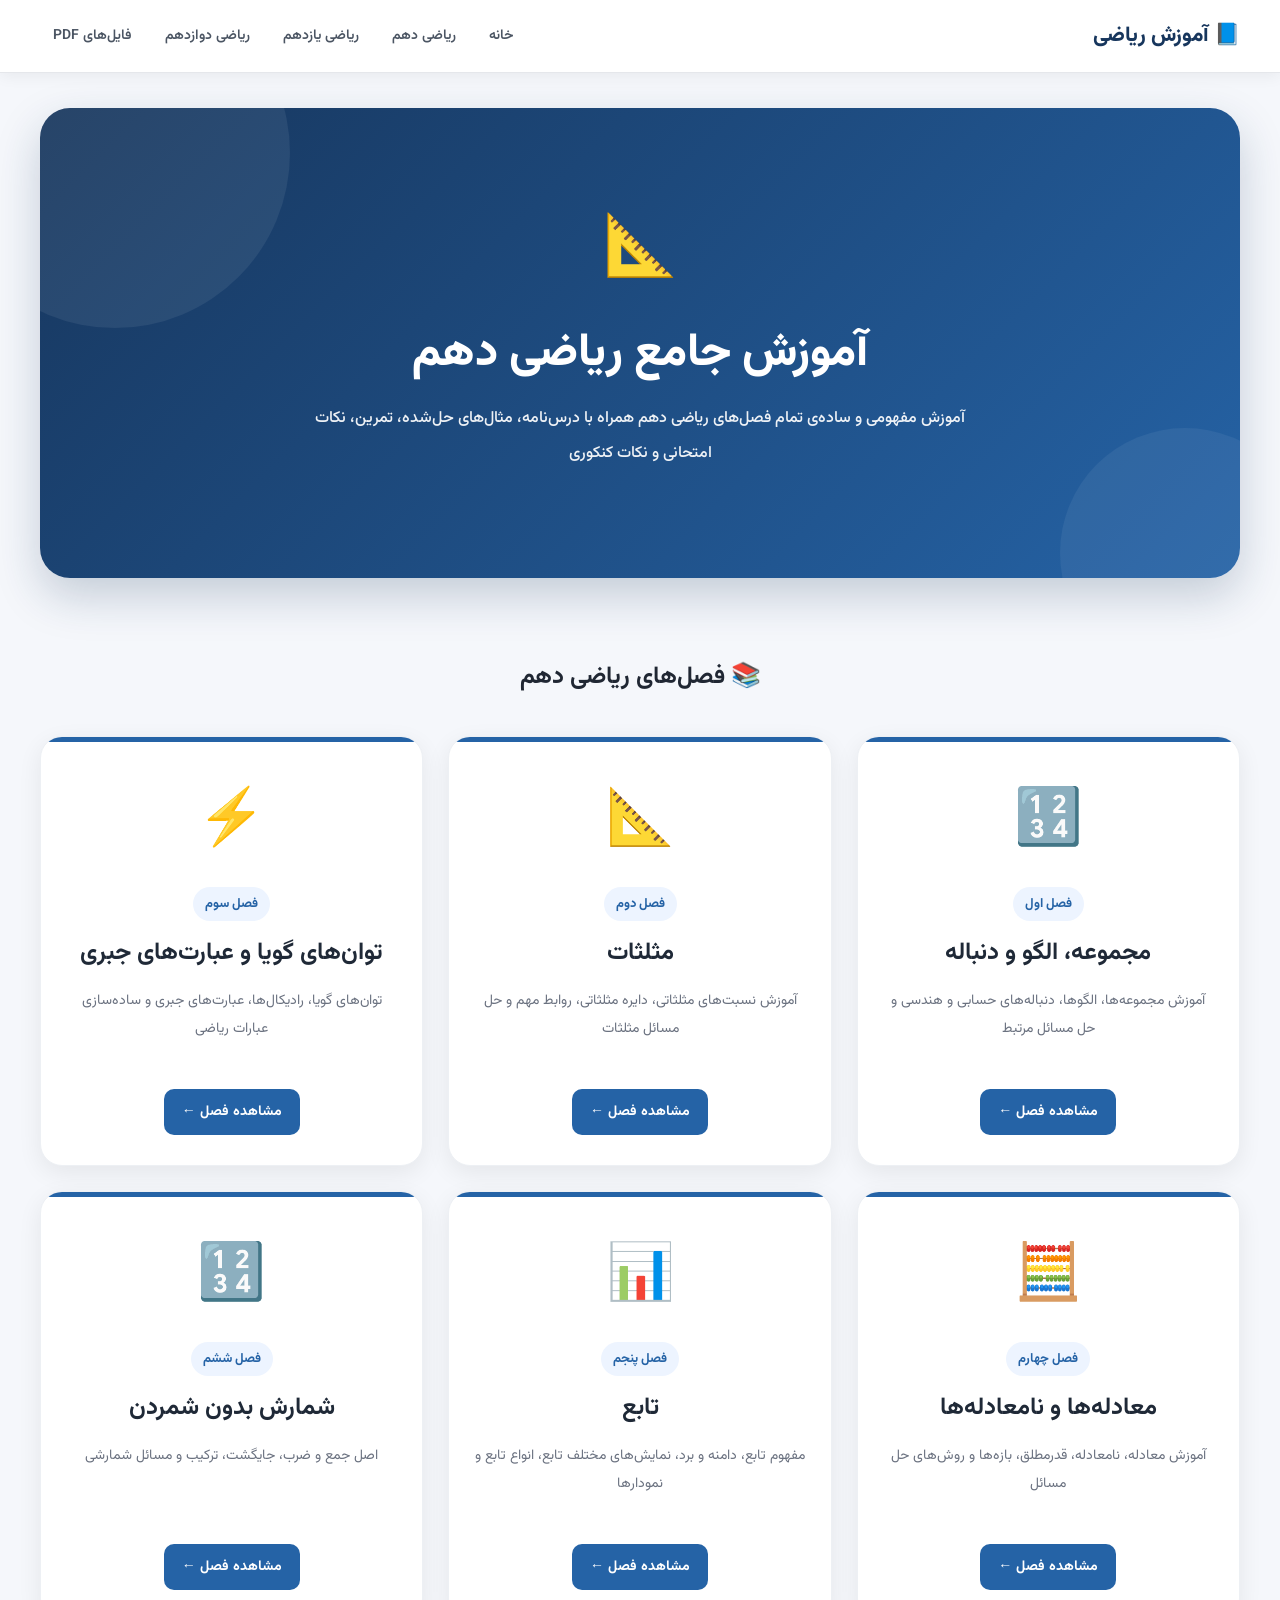
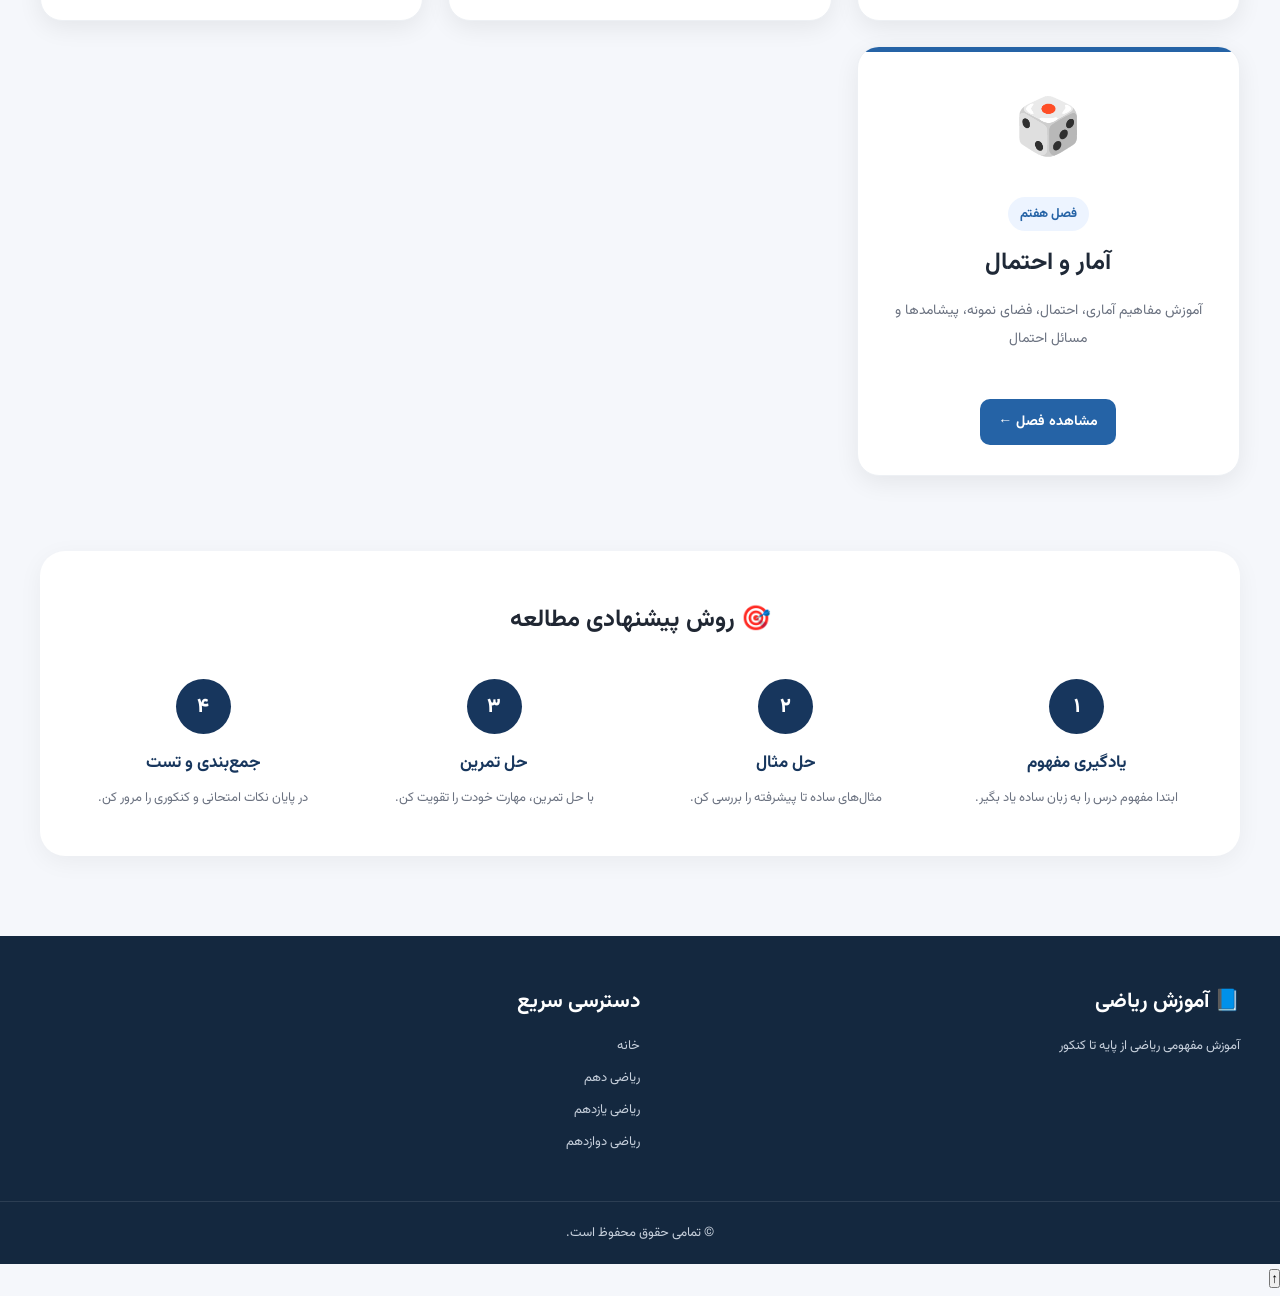
==== d10/index.html @ b678f477 "Create index.html" ====
<!DOCTYPE html>
<html lang="fa" dir="rtl">

<head>
    <meta charset="UTF-8">

    <meta name="viewport"
          content="width=device-width, initial-scale=1.0">

    <title>ریاضی دهم | آموزش جامع ریاضی</title>

    <link rel="stylesheet"
          href="../css/style.css">

    <link rel="preconnect"
          href="https://fonts.googleapis.com">

    <link rel="preconnect"
          href="https://fonts.gstatic.com"
          crossorigin>

    <link href="https://fonts.googleapis.com/css2?family=Vazirmatn:wght@400;500;600;700;800&display=swap"
          rel="stylesheet">
</head>

<body>

    <!-- =========================
         نوار بالای سایت
    ========================== -->

    <nav class="navbar">

        <div class="nav-container">

            <a href="../index.html"
               class="logo">
                📘 آموزش ریاضی
            </a>

            <div class="nav-menu">

                <a href="../index.html">
                    خانه
                </a>

                <a href="index.html"
                   class="active">
                    ریاضی دهم
                </a>

                <a href="../d11/index.html">
                    ریاضی یازدهم
                </a>

                <a href="../d12/index.html">
                    ریاضی دوازدهم
                </a>

                <a href="../pdf/index.html">
                    فایل‌های PDF
                </a>

            </div>

        </div>

    </nav>


    <!-- =========================
         هدر صفحه
    ========================== -->

    <header class="hero">

        <div class="hero-content">

            <div class="hero-icon">
                📐
            </div>

            <h1>
                آموزش جامع ریاضی دهم
            </h1>

            <p class="hero-description">
                آموزش مفهومی و ساده‌ی تمام فصل‌های ریاضی دهم
                همراه با درس‌نامه، مثال‌های حل‌شده،
                تمرین، نکات امتحانی و نکات کنکوری
            </p>

        </div>

    </header>


    <!-- =========================
         فصل‌های ریاضی دهم
    ========================== -->

    <main class="section">

        <h2 class="section-title">
            📚 فصل‌های ریاضی دهم
        </h2>

        <div class="grade-grid">


            <!-- فصل اول -->

            <div class="grade-card grade10">

                <div class="card-icon">
                    🔢
                </div>

                <div class="grade-label">
                    فصل اول
                </div>

                <h3>
                    مجموعه، الگو و دنباله
                </h3>

                <p>
                    آموزش مجموعه‌ها، الگوها،
                    دنباله‌های حسابی و هندسی
                    و حل مسائل مرتبط
                </p>

                <a href="fasl1.html"
                   class="card-button">
                    مشاهده فصل ←
                </a>

            </div>


            <!-- فصل دوم -->

            <div class="grade-card grade10">

                <div class="card-icon">
                    📐
                </div>

                <div class="grade-label">
                    فصل دوم
                </div>

                <h3>
                    مثلثات
                </h3>

                <p>
                    آموزش نسبت‌های مثلثاتی،
                    دایره مثلثاتی، روابط مهم
                    و حل مسائل مثلثات
                </p>

                <a href="fasl2.html"
                   class="card-button">
                    مشاهده فصل ←
                </a>

            </div>


            <!-- فصل سوم -->

            <div class="grade-card grade10">

                <div class="card-icon">
                    ⚡
                </div>

                <div class="grade-label">
                    فصل سوم
                </div>

                <h3>
                    توان‌های گویا و عبارت‌های جبری
                </h3>

                <p>
                    توان‌های گویا، رادیکال‌ها،
                    عبارت‌های جبری و ساده‌سازی
                    عبارات ریاضی
                </p>

                <a href="fasl3.html"
                   class="card-button">
                    مشاهده فصل ←
                </a>

            </div>


            <!-- فصل چهارم -->

            <div class="grade-card grade10">

                <div class="card-icon">
                    🧮
                </div>

                <div class="grade-label">
                    فصل چهارم
                </div>

                <h3>
                    معادله‌ها و نامعادله‌ها
                </h3>

                <p>
                    آموزش معادله، نامعادله،
                    قدرمطلق، بازه‌ها و
                    روش‌های حل مسائل
                </p>

                <a href="fasl4.html"
                   class="card-button">
                    مشاهده فصل ←
                </a>

            </div>


            <!-- فصل پنجم -->

            <div class="grade-card grade10">

                <div class="card-icon">
                    📊
                </div>

                <div class="grade-label">
                    فصل پنجم
                </div>

                <h3>
                    تابع
                </h3>

                <p>
                    مفهوم تابع، دامنه و برد،
                    نمایش‌های مختلف تابع،
                    انواع تابع و نمودارها
                </p>

                <a href="fasl5.html"
                   class="card-button">
                    مشاهده فصل ←
                </a>

            </div>


            <!-- فصل ششم -->

            <div class="grade-card grade10">

                <div class="card-icon">
                    🔢
                </div>

                <div class="grade-label">
                    فصل ششم
                </div>

                <h3>
                    شمارش بدون شمردن
                </h3>

                <p>
                    اصل جمع و ضرب،
                    جایگشت، ترکیب و
                    مسائل شمارشی
                </p>

                <a href="fasl6.html"
                   class="card-button">
                    مشاهده فصل ←
                </a>

            </div>


            <!-- فصل هفتم -->

            <div class="grade-card grade10">

                <div class="card-icon">
                    🎲
                </div>

                <div class="grade-label">
                    فصل هفتم
                </div>

                <h3>
                    آمار و احتمال
                </h3>

                <p>
                    آموزش مفاهیم آماری،
                    احتمال، فضای نمونه،
                    پیشامدها و مسائل احتمال
                </p>

                <a href="fasl7.html"
                   class="card-button">
                    مشاهده فصل ←
                </a>

            </div>

        </div>

    </main>


    <!-- =========================
         مسیر یادگیری
    ========================== -->

    <section class="section learning">

        <h2 class="section-title">
            🎯 روش پیشنهادی مطالعه
        </h2>

        <div class="steps">

            <div class="step">

                <div class="step-number">
                    ۱
                </div>

                <h3>
                    یادگیری مفهوم
                </h3>

                <p>
                    ابتدا مفهوم درس را
                    به زبان ساده یاد بگیر.
                </p>

            </div>


            <div class="step">

                <div class="step-number">
                    ۲
                </div>

                <h3>
                    حل مثال
                </h3>

                <p>
                    مثال‌های ساده تا
                    پیشرفته را بررسی کن.
                </p>

            </div>


            <div class="step">

                <div class="step-number">
                    ۳
                </div>

                <h3>
                    حل تمرین
                </h3>

                <p>
                    با حل تمرین، مهارت
                    خودت را تقویت کن.
                </p>

            </div>


            <div class="step">

                <div class="step-number">
                    ۴
                </div>

                <h3>
                    جمع‌بندی و تست
                </h3>

                <p>
                    در پایان نکات امتحانی
                    و کنکوری را مرور کن.
                </p>

            </div>

        </div>

    </section>


    <!-- =========================
         پاورقی
    ========================== -->

    <footer class="footer">

        <div class="footer-container">

            <div>
                <h3>
                    📘 آموزش ریاضی
                </h3>

                <p>
                    آموزش مفهومی ریاضی
                    از پایه تا کنکور
                </p>
            </div>

            <div>

                <h3>
                    دسترسی سریع
                </h3>

                <a href="../index.html">
                    خانه
                </a>

                <a href="index.html">
                    ریاضی دهم
                </a>

                <a href="../d11/index.html">
                    ریاضی یازدهم
                </a>

                <a href="../d12/index.html">
                    ریاضی دوازدهم
                </a>

            </div>

        </div>

        <div class="footer-bottom">

            <p>
                © تمامی حقوق محفوظ است.
            </p>

        </div>

    </footer>


    <!-- =========================
         JavaScript
    ========================== -->

    <script src="../js/main.js"></script>

</body>

</html>
---- css/style.css ----
/* =========================================================
   تنظیمات اصلی سایت
========================================================= */

* {
    box-sizing: border-box;
    margin: 0;
    padding: 0;
}

html {
    scroll-behavior: smooth;
}

body {
    direction: rtl;
    text-align: right;
    font-family: "Vazirmatn", Tahoma, sans-serif;
    background: #f5f7fb;
    color: #202733;
    line-height: 2;
}


/* =========================================================
   لینک‌ها
========================================================= */

a {
    text-decoration: none;
    color: inherit;
}


/* =========================================================
   نوار بالای سایت
========================================================= */

.navbar {
    position: sticky;
    top: 0;
    z-index: 1000;

    background: rgba(255, 255, 255, 0.96);

    border-bottom: 1px solid #e5e7eb;

    box-shadow: 0 3px 15px rgba(0, 0, 0, 0.06);

    backdrop-filter: blur(10px);
}

.nav-container {
    width: min(1200px, 94%);
    min-height: 72px;

    margin: auto;

    display: flex;
    align-items: center;
    justify-content: space-between;

    gap: 25px;
}

.logo {
    font-size: 21px;
    font-weight: 800;
    color: #17365d;

    white-space: nowrap;
}

.nav-menu {
    display: flex;
    align-items: center;

    gap: 7px;

    flex-wrap: wrap;
}

.nav-menu a {
    padding: 8px 13px;

    border-radius: 10px;

    font-size: 14px;
    font-weight: 600;

    color: #4b5563;

    transition: all 0.2s ease;
}

.nav-menu a:hover {
    background: #edf4ff;
    color: #2563a6;

    transform: translateY(-1px);
}


/* =========================================================
   بخش Hero
========================================================= */

.hero {
    width: min(1200px, 94%);

    margin: 35px auto 0;

    min-height: 470px;

    display: flex;
    align-items: center;
    justify-content: center;

    text-align: center;

    border-radius: 30px;

    background:
        linear-gradient(
            135deg,
            #17365d,
            #2563a6
        );

    color: white;

    overflow: hidden;

    position: relative;

    box-shadow: 0 18px 45px rgba(23, 54, 93, 0.22);
}

.hero::before {
    content: "";

    position: absolute;

    width: 350px;
    height: 350px;

    border-radius: 50%;

    background: rgba(255, 255, 255, 0.07);

    top: -130px;
    left: -100px;
}

.hero::after {
    content: "";

    position: absolute;

    width: 250px;
    height: 250px;

    border-radius: 50%;

    background: rgba(255, 255, 255, 0.06);

    bottom: -100px;
    right: -70px;
}

.hero-content {
    width: min(850px, 90%);

    position: relative;

    z-index: 2;
}

.hero-icon {
    font-size: 60px;

    margin-bottom: 10px;
}

.hero h1 {
    font-size: clamp(28px, 5vw, 46px);

    line-height: 1.5;

    font-weight: 800;

    margin-bottom: 12px;
}

.hero p {
    font-size: 20px;

    font-weight: 500;

    margin-bottom: 5px;
}

.hero-description {
    max-width: 700px;

    margin: 10px auto 25px !important;

    font-size: 16px !important;

    line-height: 2.2;

    opacity: 0.92;
}


/* =========================================================
   دکمه‌ها
========================================================= */

.hero-buttons {
    display: flex;

    justify-content: center;

    align-items: center;

    flex-wrap: wrap;

    gap: 12px;

    margin-top: 20px;
}

.btn {
    display: inline-flex;

    align-items: center;
    justify-content: center;

    min-height: 48px;

    padding: 10px 22px;

    border-radius: 12px;

    font-size: 15px;

    font-weight: 700;

    transition: all 0.2s ease;
}

.btn-primary {
    background: #ffffff;

    color: #17365d;
}

.btn-primary:hover {
    transform: translateY(-3px);

    box-shadow: 0 8px 20px rgba(0, 0, 0, 0.18);
}

.btn-secondary {
    background: rgba(255, 255, 255, 0.12);

    color: white;

    border: 1px solid rgba(255, 255, 255, 0.4);
}

.btn-secondary:hover {
    background: rgba(255, 255, 255, 0.2);

    transform: translateY(-3px);
}


/* =========================================================
   بخش‌های عمومی
========================================================= */

.section {
    width: min(1200px, 94%);

    margin: 75px auto;
}

.section-title {
    text-align: center;

    margin-bottom: 35px;
}

.section-title > span {
    display: block;

    font-size: 35px;

    margin-bottom: 5px;
}

.section-title h2 {
    font-size: 30px;

    color: #17365d;

    margin-bottom: 5px;

    font-weight: 800;
}

.section-title p {
    color: #6b7280;

    font-size: 15px;
}


/* =========================================================
   کارت‌های پایه‌های تحصیلی
========================================================= */

.grade-grid {
    display: grid;

    grid-template-columns:
        repeat(3, 1fr);

    gap: 25px;
}

.grade-card {
    background: white;

    border-radius: 22px;

    padding: 30px 25px;

    text-align: center;

    box-shadow:
        0 7px 25px rgba(0, 0, 0, 0.07);

    border: 1px solid #edf0f4;

    transition: all 0.25s ease;

    position: relative;

    overflow: hidden;
}

.grade-card::before {
    content: "";

    position: absolute;

    top: 0;
    right: 0;
    left: 0;

    height: 5px;

    background: #2563a6;
}

.grade-card:hover {
    transform: translateY(-8px);

    box-shadow:
        0 15px 35px rgba(0, 0, 0, 0.12);
}

.grade11::before {
    background: #198754;
}

.grade12::before {
    background: #7b2cbf;
}

.card-icon {
    font-size: 55px;

    margin-bottom: 10px;
}

.grade-label {
    display: inline-block;

    padding: 4px 12px;

    border-radius: 20px;

    background: #edf4ff;

    color: #2563a6;

    font-size: 13px;

    font-weight: 700;

    margin-bottom: 8px;
}

.grade11 .grade-label {
    background: #eaf8f0;

    color: #198754;
}

.grade12 .grade-label {
    background: #f4eafe;

    color: #7b2cbf;
}

.grade-card h3 {
    font-size: 24px;

    color: #1f2937;

    margin-bottom: 10px;
}

.grade-card p {
    color: #6b7280;

    font-size: 14px;

    min-height: 82px;

    margin-bottom: 20px;
}

.card-button {
    display: inline-block;

    padding: 9px 18px;

    border-radius: 10px;

    background: #2563a6;

    color: white;

    font-size: 14px;

    font-weight: 700;

    transition: 0.2s;
}

.card-button:hover {
    transform: translateY(-2px);

    box-shadow:
        0 6px 15px rgba(37, 99, 166, 0.25);
}

.grade11 .card-button {
    background: #198754;
}

.grade12 .card-button {
    background: #7b2cbf;
}


/* =========================================================
   امکانات آموزشی
========================================================= */

.feature-grid {
    display: grid;

    grid-template-columns:
        repeat(4, 1fr);

    gap: 20px;
}

.feature-card {
    background: white;

    padding: 28px 20px;

    border-radius: 18px;

    text-align: center;

    border: 1px solid #edf0f4;

    box-shadow:
        0 5px 20px rgba(0, 0, 0, 0.05);

    transition: 0.2s;
}

.feature-card:hover {
    transform: translateY(-5px);

    box-shadow:
        0 12px 28px rgba(0, 0, 0, 0.09);
}

.feature-icon {
    font-size: 42px;

    margin-bottom: 10px;
}

.feature-card h3 {
    font-size: 18px;

    color: #17365d;

    margin-bottom: 7px;
}

.feature-card p {
    color: #6b7280;

    font-size: 13px;

    line-height: 2;
}


/* =========================================================
   مسیر یادگیری
========================================================= */

.learning {
    background: white;

    padding: 45px 30px;

    border-radius: 25px;

    box-shadow:
        0 6px 25px rgba(0, 0, 0, 0.05);
}

.steps {
    display: grid;

    grid-template-columns:
        repeat(4, 1fr);

    gap: 25px;
}

.step {
    text-align: center;

    position: relative;
}

.step-number {
    width: 55px;
    height: 55px;

    margin: 0 auto 12px;

    display: flex;

    align-items: center;
    justify-content: center;

    border-radius: 50%;

    background: #17365d;

    color: white;

    font-size: 20px;

    font-weight: 800;
}

.step h3 {
    font-size: 17px;

    color: #17365d;

    margin-bottom: 5px;
}

.step p {
    font-size: 13px;

    color: #6b7280;
}


/* =========================================================
   بخش PDF
========================================================= */

.pdf-section {
    margin-top: 70px;
}

.pdf-box {
    background:
        linear-gradient(
            135deg,
            #f0f6ff,
            #ffffff
        );

    border: 1px solid #dbe8f7;

    border-radius: 22px;

    padding: 30px;

    display: flex;

    align-items: center;

    gap: 25px;

    box-shadow:
        0 7px 25px rgba(0, 0, 0, 0.05);
}

.pdf-icon {
    font-size: 55px;

    flex-shrink: 0;
}

.pdf-content {
    flex: 1;
}

.pdf-content h2 {
    color: #17365d;

    font-size: 24px;

    margin-bottom: 5px;
}

.pdf-content p {
    color: #6b7280;

    font-size: 14px;
}

.pdf-box .btn-primary {
    background: #2563a6;

    color: white;

    flex-shrink: 0;
}


/* =========================================================
   Footer
========================================================= */

.footer {
    margin-top: 80px;

    background: #14283f;

    color: white;

    padding-top: 45px;
}

.footer-container {
    width: min(1200px, 94%);

    margin: auto;

    display: grid;

    grid-template-columns:
        2fr 1fr 1fr;

    gap: 40px;

    padding-bottom: 40px;
}

.footer h3 {
    font-size: 21px;

    margin-bottom: 10px;
}

.footer h4 {
    font-size: 16px;

    margin-bottom: 12px;
}

.footer p {
    color: #c7d0dc;

    font-size: 13px;
}

.footer a {
    display: block;

    color: #c7d0dc;

    font-size: 13px;

    margin-bottom: 6px;

    transition: 0.2s;
}

.footer a:hover {
    color: white;

    transform: translateX(-3px);
}

.footer-bottom {
    border-top: 1px solid rgba(255, 255, 255, 0.1);

    text-align: center;

    padding: 18px;

    color: #aeb9c6;

    font-size: 12px;
}


/* =========================================================
   موبایل
========================================================= */

@media (max-width: 900px) {

    .nav-container {
        flex-direction: column;

        padding: 15px 0;

        gap: 10px;
    }

    .nav-menu {
        justify-content: center;
    }

    .grade-grid {
        grid-template-columns:
            repeat(2, 1fr);
    }

    .feature-grid {
        grid-template-columns:
            repeat(2, 1fr);
    }

    .steps {
        grid-template-columns:
            repeat(2, 1fr);
    }

    .footer-container {
        grid-template-columns:
            1fr 1fr;
    }

}


@media (max-width: 600px) {

    .hero {
        min-height: 500px;

        margin-top: 20px;

        border-radius: 22px;
    }

    .hero-icon {
        font-size: 48px;
    }

    .hero h1 {
        font-size: 27px;
    }

    .hero p {
        font-size: 17px;
    }

    .hero-description {
        font-size: 14px !important;
    }

    .section {
        margin: 55px auto;
    }

    .section-title h2 {
        font-size: 24px;
    }

    .grade-grid,
    .feature-grid,
    .steps {
        grid-template-columns: 1fr;
    }

    .grade-card p {
        min-height: auto;
    }

    .learning {
        padding: 30px 18px;
    }

    .pdf-box {
        flex-direction: column;

        text-align: center;

        padding: 25px 18px;
    }

    .pdf-content {
        width: 100%;
    }

    .pdf-box .btn {
        width: 100%;
    }

    .footer-container {
        grid-template-columns: 1fr;

        text-align: center;
    }

    .nav-menu {
        gap: 2px;
    }

    .nav-menu a {
        font-size: 12px;

        padding: 6px 8px;
    }

}


/* =========================================================
   چاپ
========================================================= */

@media print {

    .navbar,
    .hero-buttons,
    .footer {
        display: none;
    }

    body {
        background: white;
    }

    .section,
    .hero {
        width: 100%;

        box-shadow: none;
    }

}
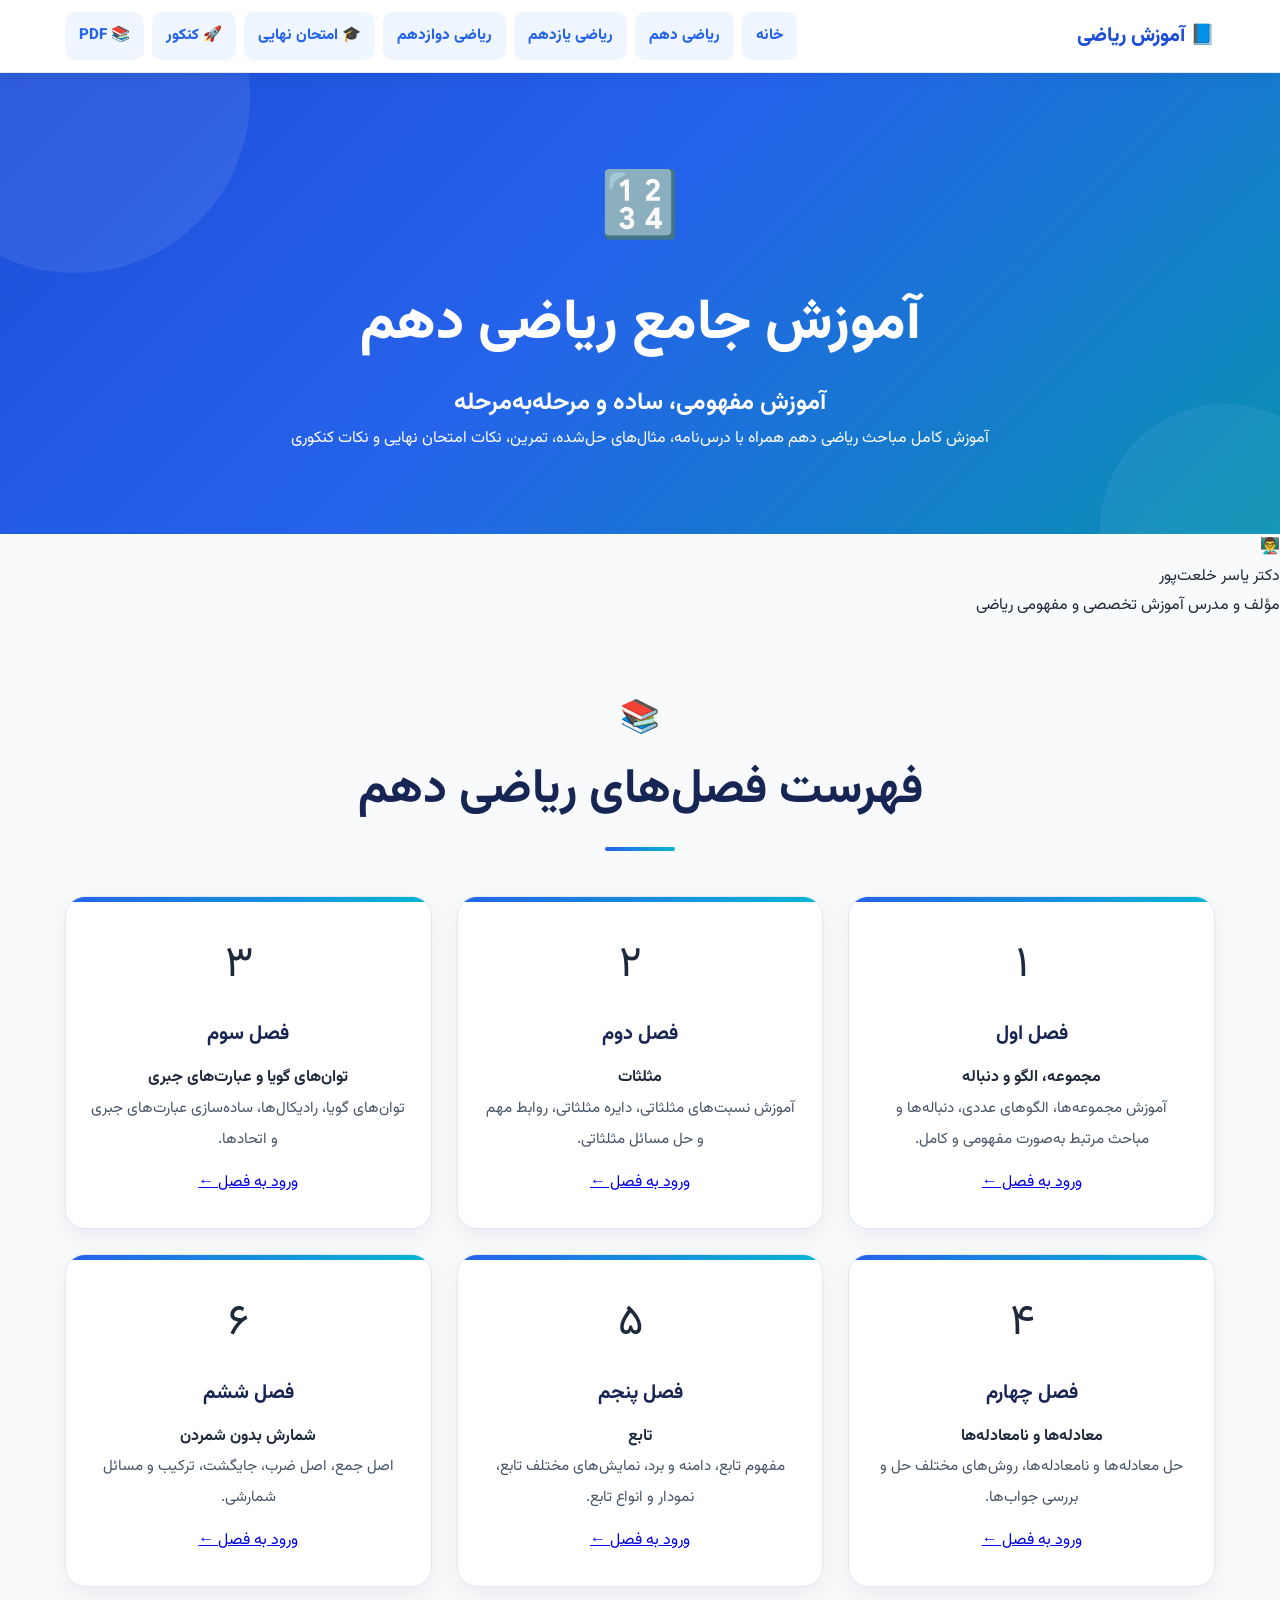
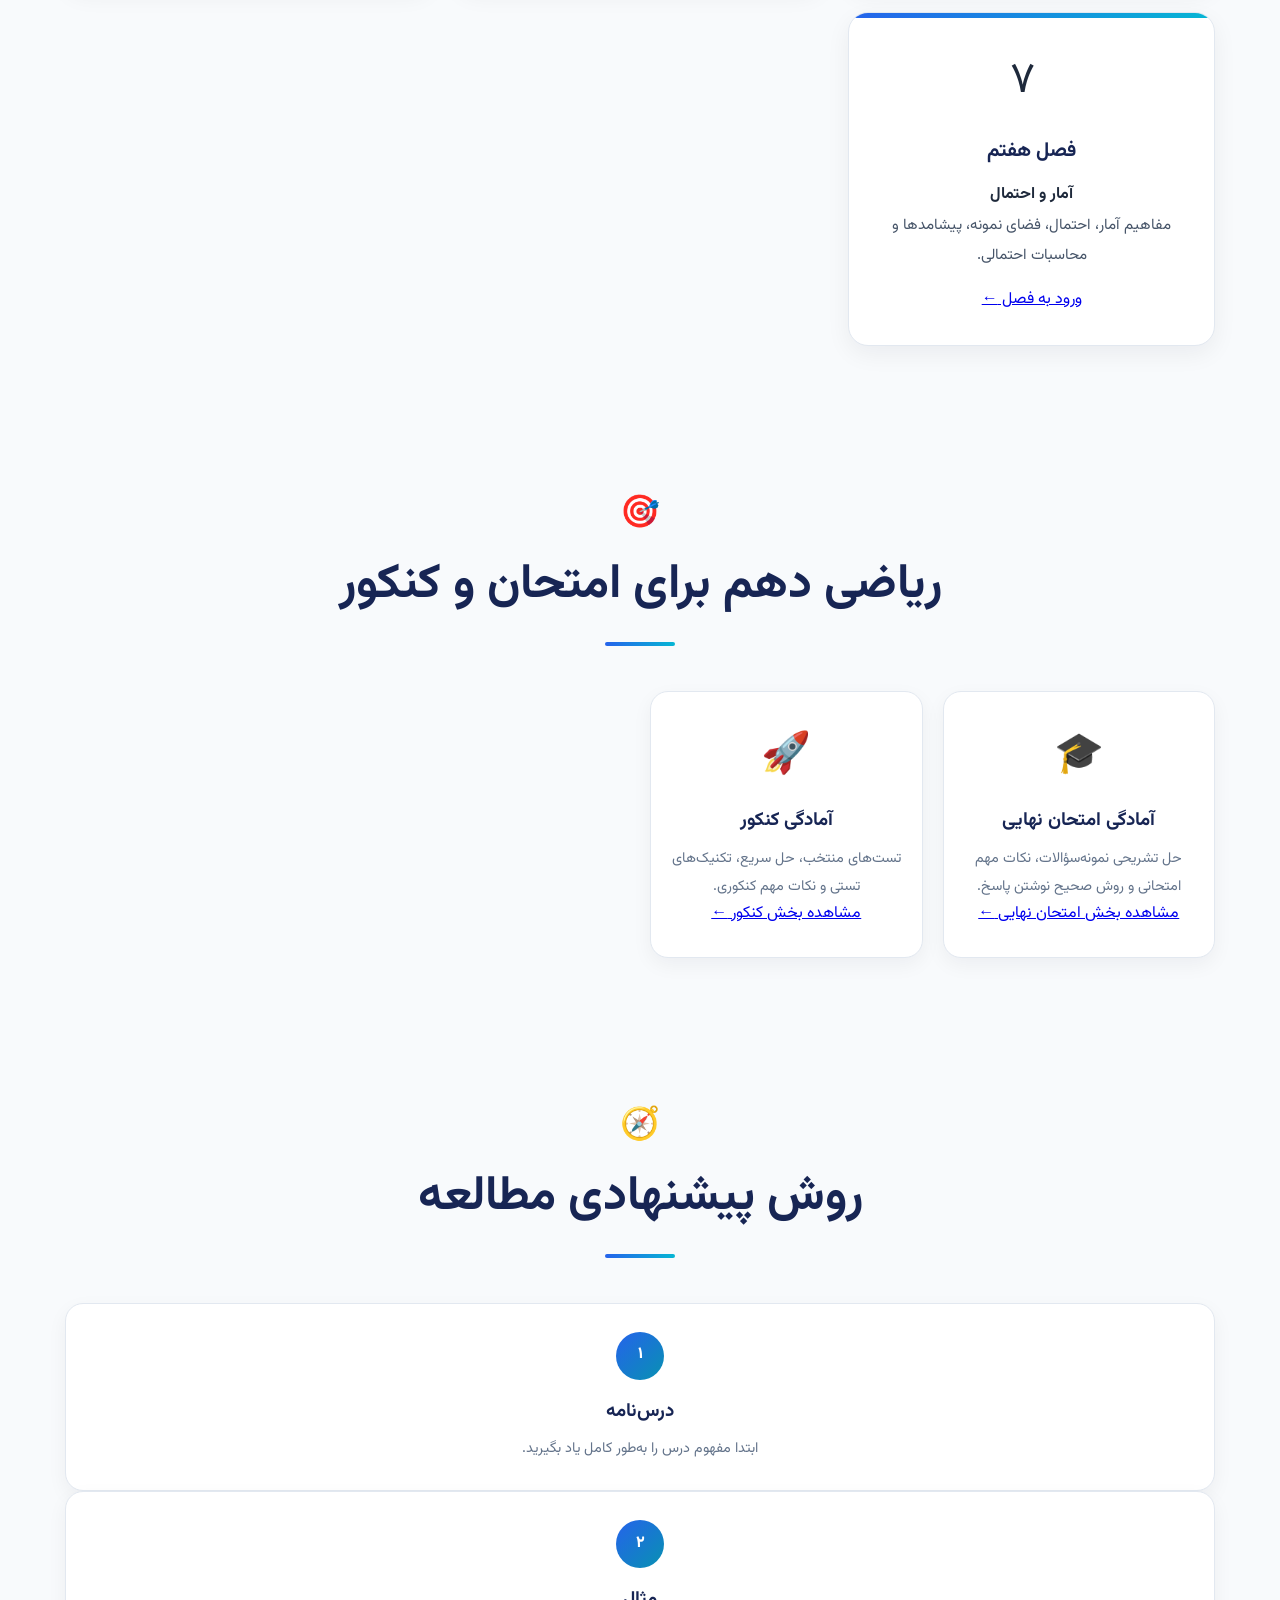
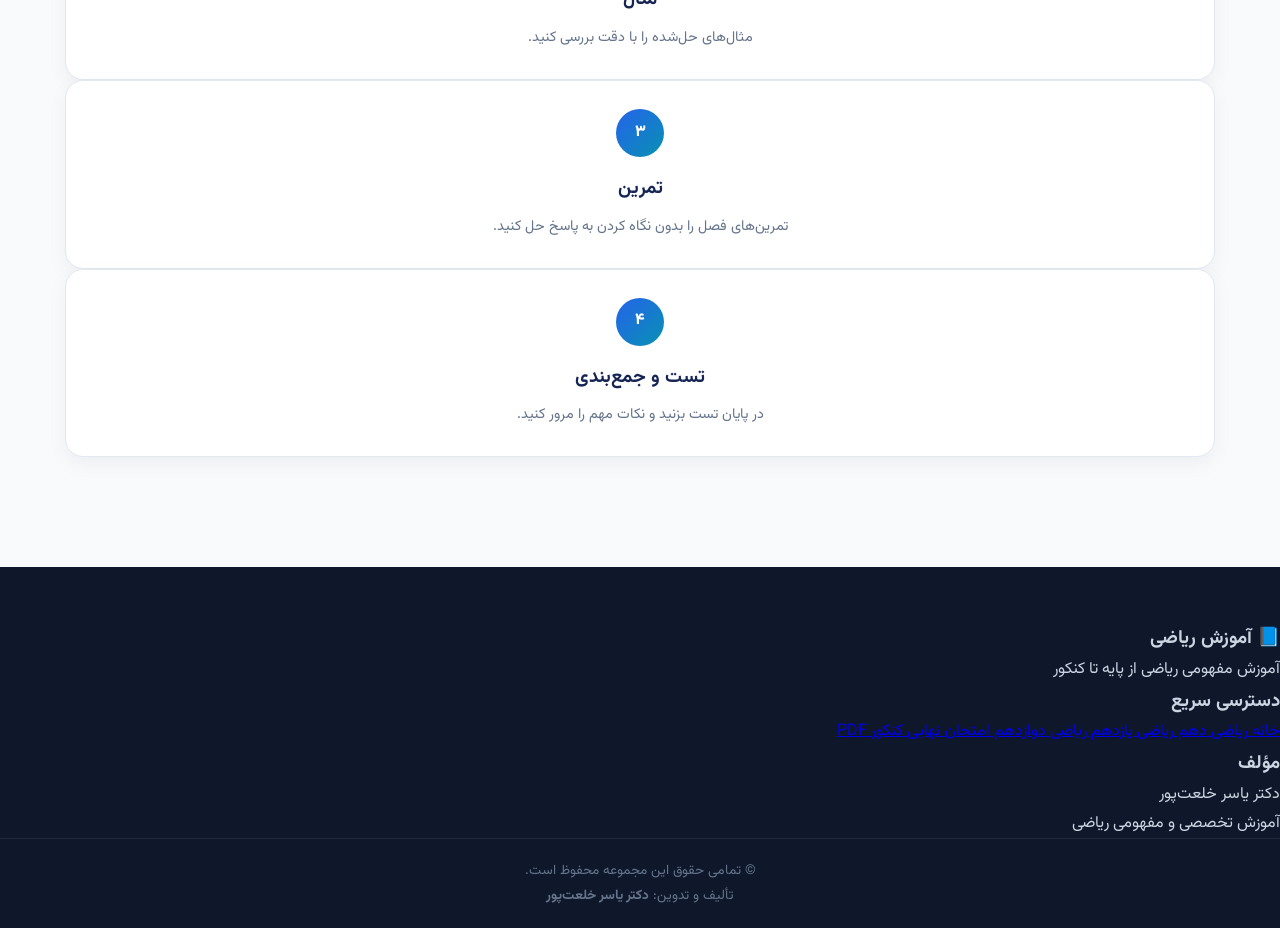
==== commit 4993736e: "Create index.html" ====
--- a/d10/index.html
+++ b/d10/index.html
@@ -7,11 +7,12 @@
     <meta name="viewport"
           content="width=device-width, initial-scale=1.0">
 
-    <title>ریاضی دهم | آموزش جامع ریاضی</title>
-
-    <link rel="stylesheet"
-          href="../css/style.css">
-
+    <meta name="description"
+          content="آموزش جامع ریاضی دهم | دکتر یاسر خلعت‌پور">
+
+    <title>ریاضی دهم | دکتر یاسر خلعت‌پور</title>
+
+    <!-- فونت وزیرمتن -->
     <link rel="preconnect"
           href="https://fonts.googleapis.com">
 
@@ -19,33 +20,37 @@
           href="https://fonts.gstatic.com"
           crossorigin>
 
-    <link href="https://fonts.googleapis.com/css2?family=Vazirmatn:wght@400;500;600;700;800&display=swap"
+    <link href="https://fonts.googleapis.com/css2?family=Vazirmatn:wght@300;400;500;600;700;800;900&display=swap"
           rel="stylesheet">
+
+    <!-- استایل اصلی سایت -->
+    <link rel="stylesheet"
+          href="../css/style.css">
+
 </head>
 
+
 <body>
 
-    <!-- =========================
-         نوار بالای سایت
-    ========================== -->
-
-    <nav class="navbar">
-
-        <div class="nav-container">
-
-            <a href="../index.html"
-               class="logo">
+    <!-- ================================================= -->
+    <!-- منوی اصلی -->
+    <!-- ================================================= -->
+
+    <header class="navbar">
+
+        <div class="container nav-container">
+
+            <div class="logo">
                 📘 آموزش ریاضی
-            </a>
-
-            <div class="nav-menu">
+            </div>
+
+            <nav class="nav-menu">
 
                 <a href="../index.html">
                     خانه
                 </a>
 
-                <a href="index.html"
-                   class="active">
+                <a href="index.html">
                     ریاضی دهم
                 </a>
 
@@ -57,418 +62,656 @@
                     ریاضی دوازدهم
                 </a>
 
+                <a href="../final/index.html">
+                    🎓 امتحان نهایی
+                </a>
+
+                <a href="../konkoor/index.html">
+                    🚀 کنکور
+                </a>
+
                 <a href="../pdf/index.html">
-                    فایل‌های PDF
+                    📚 PDF
                 </a>
 
-            </div>
+            </nav>
 
         </div>
 
-    </nav>
-
-
-    <!-- =========================
-         هدر صفحه
-    ========================== -->
-
-    <header class="hero">
-
-        <div class="hero-content">
-
-            <div class="hero-icon">
-                📐
-            </div>
-
-            <h1>
-                آموزش جامع ریاضی دهم
-            </h1>
-
-            <p class="hero-description">
-                آموزش مفهومی و ساده‌ی تمام فصل‌های ریاضی دهم
-                همراه با درس‌نامه، مثال‌های حل‌شده،
-                تمرین، نکات امتحانی و نکات کنکوری
-            </p>
+    </header>
+
+
+    <!-- ================================================= -->
+    <!-- معرفی ریاضی دهم -->
+    <!-- ================================================= -->
+
+    <main>
+
+        <section class="hero">
+
+            <div class="container hero-content">
+
+                <div class="hero-icon">
+                    🔢
+                </div>
+
+                <h1>
+                    آموزش جامع ریاضی دهم
+                </h1>
+
+                <h2>
+                    آموزش مفهومی، ساده و مرحله‌به‌مرحله
+                </h2>
+
+                <p>
+                    آموزش کامل مباحث ریاضی دهم همراه با
+                    درس‌نامه، مثال‌های حل‌شده، تمرین،
+                    نکات امتحان نهایی و نکات کنکوری
+                </p>
+
+            </div>
+
+        </section>
+
+
+        <!-- ================================================= -->
+        <!-- معرفی مؤلف -->
+        <!-- ================================================= -->
+
+        <section class="container">
+
+            <div class="author-box">
+
+                <div class="author-icon">
+                    👨‍🏫
+                </div>
+
+                <div>
+
+                    <div class="author-name">
+                        دکتر یاسر خلعت‌پور
+                    </div>
+
+                    <div class="author-title">
+                        مؤلف و مدرس آموزش تخصصی و مفهومی ریاضی
+                    </div>
+
+                </div>
+
+            </div>
+
+        </section>
+
+
+        <!-- ================================================= -->
+        <!-- فهرست فصل‌ها -->
+        <!-- ================================================= -->
+
+        <section class="container section">
+
+            <div class="section-title">
+
+                <span>
+                    📚
+                </span>
+
+                <h2>
+                    فهرست فصل‌های ریاضی دهم
+                </h2>
+
+            </div>
+
+
+            <div class="grade-grid">
+
+
+                <!-- فصل اول -->
+
+                <div class="grade-card">
+
+                    <div class="card-icon">
+                        ۱️⃣
+                    </div>
+
+                    <h3>
+                        فصل اول
+                    </h3>
+
+                    <h4>
+                        مجموعه، الگو و دنباله
+                    </h4>
+
+                    <p>
+                        آموزش مجموعه‌ها، الگوهای عددی،
+                        دنباله‌ها و مباحث مرتبط
+                        به‌صورت مفهومی و کامل.
+                    </p>
+
+                    <a href="fasl1.html"
+                       class="card-link">
+
+                        ورود به فصل
+
+                        <span>
+                            ←
+                        </span>
+
+                    </a>
+
+                </div>
+
+
+                <!-- فصل دوم -->
+
+                <div class="grade-card">
+
+                    <div class="card-icon">
+                        ۲️⃣
+                    </div>
+
+                    <h3>
+                        فصل دوم
+                    </h3>
+
+                    <h4>
+                        مثلثات
+                    </h4>
+
+                    <p>
+                        آموزش نسبت‌های مثلثاتی،
+                        دایره مثلثاتی، روابط مهم
+                        و حل مسائل مثلثاتی.
+                    </p>
+
+                    <a href="fasl2.html"
+                       class="card-link">
+
+                        ورود به فصل
+
+                        <span>
+                            ←
+                        </span>
+
+                    </a>
+
+                </div>
+
+
+                <!-- فصل سوم -->
+
+                <div class="grade-card">
+
+                    <div class="card-icon">
+                        ۳️⃣
+                    </div>
+
+                    <h3>
+                        فصل سوم
+                    </h3>
+
+                    <h4>
+                        توان‌های گویا و عبارت‌های جبری
+                    </h4>
+
+                    <p>
+                        توان‌های گویا، رادیکال‌ها،
+                        ساده‌سازی عبارت‌های جبری
+                        و اتحادها.
+                    </p>
+
+                    <a href="fasl3.html"
+                       class="card-link">
+
+                        ورود به فصل
+
+                        <span>
+                            ←
+                        </span>
+
+                    </a>
+
+                </div>
+
+
+                <!-- فصل چهارم -->
+
+                <div class="grade-card">
+
+                    <div class="card-icon">
+                        ۴️⃣
+                    </div>
+
+                    <h3>
+                        فصل چهارم
+                    </h3>
+
+                    <h4>
+                        معادله‌ها و نامعادله‌ها
+                    </h4>
+
+                    <p>
+                        حل معادله‌ها و نامعادله‌ها،
+                        روش‌های مختلف حل و
+                        بررسی جواب‌ها.
+                    </p>
+
+                    <a href="fasl4.html"
+                       class="card-link">
+
+                        ورود به فصل
+
+                        <span>
+                            ←
+                        </span>
+
+                    </a>
+
+                </div>
+
+
+                <!-- فصل پنجم -->
+
+                <div class="grade-card">
+
+                    <div class="card-icon">
+                        ۵️⃣
+                    </div>
+
+                    <h3>
+                        فصل پنجم
+                    </h3>
+
+                    <h4>
+                        تابع
+                    </h4>
+
+                    <p>
+                        مفهوم تابع، دامنه و برد،
+                        نمایش‌های مختلف تابع،
+                        نمودار و انواع تابع.
+                    </p>
+
+                    <a href="fasl5.html"
+                       class="card-link">
+
+                        ورود به فصل
+
+                        <span>
+                            ←
+                        </span>
+
+                    </a>
+
+                </div>
+
+
+                <!-- فصل ششم -->
+
+                <div class="grade-card">
+
+                    <div class="card-icon">
+                        ۶️⃣
+                    </div>
+
+                    <h3>
+                        فصل ششم
+                    </h3>
+
+                    <h4>
+                        شمارش بدون شمردن
+                    </h4>
+
+                    <p>
+                        اصل جمع، اصل ضرب،
+                        جایگشت، ترکیب و
+                        مسائل شمارشی.
+                    </p>
+
+                    <a href="fasl6.html"
+                       class="card-link">
+
+                        ورود به فصل
+
+                        <span>
+                            ←
+                        </span>
+
+                    </a>
+
+                </div>
+
+
+                <!-- فصل هفتم -->
+
+                <div class="grade-card">
+
+                    <div class="card-icon">
+                        ۷️⃣
+                    </div>
+
+                    <h3>
+                        فصل هفتم
+                    </h3>
+
+                    <h4>
+                        آمار و احتمال
+                    </h4>
+
+                    <p>
+                        مفاهیم آمار، احتمال،
+                        فضای نمونه، پیشامدها
+                        و محاسبات احتمالی.
+                    </p>
+
+                    <a href="fasl7.html"
+                       class="card-link">
+
+                        ورود به فصل
+
+                        <span>
+                            ←
+                        </span>
+
+                    </a>
+
+                </div>
+
+
+            </div>
+
+        </section>
+
+
+        <!-- ================================================= -->
+        <!-- امتحان نهایی و کنکور -->
+        <!-- ================================================= -->
+
+        <section class="container section">
+
+            <div class="section-title">
+
+                <span>
+                    🎯
+                </span>
+
+                <h2>
+                    ریاضی دهم برای امتحان و کنکور
+                </h2>
+
+            </div>
+
+
+            <div class="feature-grid">
+
+
+                <div class="feature-card">
+
+                    <div class="feature-icon">
+                        🎓
+                    </div>
+
+                    <h3>
+                        آمادگی امتحان نهایی
+                    </h3>
+
+                    <p>
+                        حل تشریحی نمونه‌سؤالات،
+                        نکات مهم امتحانی و
+                        روش صحیح نوشتن پاسخ.
+                    </p>
+
+                    <a href="../final/index.html"
+                       class="card-link">
+
+                        مشاهده بخش امتحان نهایی
+
+                        <span>
+                            ←
+                        </span>
+
+                    </a>
+
+                </div>
+
+
+                <div class="feature-card">
+
+                    <div class="feature-icon">
+                        🚀
+                    </div>
+
+                    <h3>
+                        آمادگی کنکور
+                    </h3>
+
+                    <p>
+                        تست‌های منتخب، حل سریع،
+                        تکنیک‌های تستی و
+                        نکات مهم کنکوری.
+                    </p>
+
+                    <a href="../konkoor/index.html"
+                       class="card-link">
+
+                        مشاهده بخش کنکور
+
+                        <span>
+                            ←
+                        </span>
+
+                    </a>
+
+                </div>
+
+
+            </div>
+
+        </section>
+
+
+        <!-- ================================================= -->
+        <!-- روش مطالعه -->
+        <!-- ================================================= -->
+
+        <section class="container section">
+
+            <div class="section-title">
+
+                <span>
+                    🧭
+                </span>
+
+                <h2>
+                    روش پیشنهادی مطالعه
+                </h2>
+
+            </div>
+
+
+            <div class="steps-grid">
+
+
+                <div class="step">
+
+                    <div class="step-number">
+                        ۱
+                    </div>
+
+                    <h3>
+                        درس‌نامه
+                    </h3>
+
+                    <p>
+                        ابتدا مفهوم درس را
+                        به‌طور کامل یاد بگیرید.
+                    </p>
+
+                </div>
+
+
+                <div class="step">
+
+                    <div class="step-number">
+                        ۲
+                    </div>
+
+                    <h3>
+                        مثال
+                    </h3>
+
+                    <p>
+                        مثال‌های حل‌شده را
+                        با دقت بررسی کنید.
+                    </p>
+
+                </div>
+
+
+                <div class="step">
+
+                    <div class="step-number">
+                        ۳
+                    </div>
+
+                    <h3>
+                        تمرین
+                    </h3>
+
+                    <p>
+                        تمرین‌های فصل را
+                        بدون نگاه کردن به پاسخ حل کنید.
+                    </p>
+
+                </div>
+
+
+                <div class="step">
+
+                    <div class="step-number">
+                        ۴
+                    </div>
+
+                    <h3>
+                        تست و جمع‌بندی
+                    </h3>
+
+                    <p>
+                        در پایان تست بزنید و
+                        نکات مهم را مرور کنید.
+                    </p>
+
+                </div>
+
+
+            </div>
+
+        </section>
+
+
+    </main>
+
+
+    <!-- ================================================= -->
+    <!-- فوتر -->
+    <!-- ================================================= -->
+
+    <footer class="footer">
+
+        <div class="container">
+
+            <div class="footer-content">
+
+                <div>
+
+                    <h3>
+                        📘 آموزش ریاضی
+                    </h3>
+
+                    <p>
+                        آموزش مفهومی ریاضی
+                        از پایه تا کنکور
+                    </p>
+
+                </div>
+
+
+                <div>
+
+                    <h3>
+                        دسترسی سریع
+                    </h3>
+
+                    <a href="../index.html">
+                        خانه
+                    </a>
+
+                    <a href="index.html">
+                        ریاضی دهم
+                    </a>
+
+                    <a href="../d11/index.html">
+                        ریاضی یازدهم
+                    </a>
+
+                    <a href="../d12/index.html">
+                        ریاضی دوازدهم
+                    </a>
+
+                    <a href="../final/index.html">
+                        امتحان نهایی
+                    </a>
+
+                    <a href="../konkoor/index.html">
+                        کنکور
+                    </a>
+
+                    <a href="../pdf/index.html">
+                        PDF
+                    </a>
+
+                </div>
+
+
+                <div>
+
+                    <h3>
+                        مؤلف
+                    </h3>
+
+                    <p>
+                        دکتر یاسر خلعت‌پور
+                    </p>
+
+                    <p>
+                        آموزش تخصصی و مفهومی ریاضی
+                    </p>
+
+                </div>
+
+            </div>
+
+
+            <div class="footer-bottom">
+
+                <p>
+                    © تمامی حقوق این مجموعه محفوظ است.
+                </p>
+
+                <p>
+                    تألیف و تدوین:
+                    <strong>
+                        دکتر یاسر خلعت‌پور
+                    </strong>
+                </p>
+
+            </div>
 
         </div>
 
-    </header>
-
-
-    <!-- =========================
-         فصل‌های ریاضی دهم
-    ========================== -->
-
-    <main class="section">
-
-        <h2 class="section-title">
-            📚 فصل‌های ریاضی دهم
-        </h2>
-
-        <div class="grade-grid">
-
-
-            <!-- فصل اول -->
-
-            <div class="grade-card grade10">
-
-                <div class="card-icon">
-                    🔢
-                </div>
-
-                <div class="grade-label">
-                    فصل اول
-                </div>
-
-                <h3>
-                    مجموعه، الگو و دنباله
-                </h3>
-
-                <p>
-                    آموزش مجموعه‌ها، الگوها،
-                    دنباله‌های حسابی و هندسی
-                    و حل مسائل مرتبط
-                </p>
-
-                <a href="fasl1.html"
-                   class="card-button">
-                    مشاهده فصل ←
-                </a>
-
-            </div>
-
-
-            <!-- فصل دوم -->
-
-            <div class="grade-card grade10">
-
-                <div class="card-icon">
-                    📐
-                </div>
-
-                <div class="grade-label">
-                    فصل دوم
-                </div>
-
-                <h3>
-                    مثلثات
-                </h3>
-
-                <p>
-                    آموزش نسبت‌های مثلثاتی،
-                    دایره مثلثاتی، روابط مهم
-                    و حل مسائل مثلثات
-                </p>
-
-                <a href="fasl2.html"
-                   class="card-button">
-                    مشاهده فصل ←
-                </a>
-
-            </div>
-
-
-            <!-- فصل سوم -->
-
-            <div class="grade-card grade10">
-
-                <div class="card-icon">
-                    ⚡
-                </div>
-
-                <div class="grade-label">
-                    فصل سوم
-                </div>
-
-                <h3>
-                    توان‌های گویا و عبارت‌های جبری
-                </h3>
-
-                <p>
-                    توان‌های گویا، رادیکال‌ها،
-                    عبارت‌های جبری و ساده‌سازی
-                    عبارات ریاضی
-                </p>
-
-                <a href="fasl3.html"
-                   class="card-button">
-                    مشاهده فصل ←
-                </a>
-
-            </div>
-
-
-            <!-- فصل چهارم -->
-
-            <div class="grade-card grade10">
-
-                <div class="card-icon">
-                    🧮
-                </div>
-
-                <div class="grade-label">
-                    فصل چهارم
-                </div>
-
-                <h3>
-                    معادله‌ها و نامعادله‌ها
-                </h3>
-
-                <p>
-                    آموزش معادله، نامعادله،
-                    قدرمطلق، بازه‌ها و
-                    روش‌های حل مسائل
-                </p>
-
-                <a href="fasl4.html"
-                   class="card-button">
-                    مشاهده فصل ←
-                </a>
-
-            </div>
-
-
-            <!-- فصل پنجم -->
-
-            <div class="grade-card grade10">
-
-                <div class="card-icon">
-                    📊
-                </div>
-
-                <div class="grade-label">
-                    فصل پنجم
-                </div>
-
-                <h3>
-                    تابع
-                </h3>
-
-                <p>
-                    مفهوم تابع، دامنه و برد،
-                    نمایش‌های مختلف تابع،
-                    انواع تابع و نمودارها
-                </p>
-
-                <a href="fasl5.html"
-                   class="card-button">
-                    مشاهده فصل ←
-                </a>
-
-            </div>
-
-
-            <!-- فصل ششم -->
-
-            <div class="grade-card grade10">
-
-                <div class="card-icon">
-                    🔢
-                </div>
-
-                <div class="grade-label">
-                    فصل ششم
-                </div>
-
-                <h3>
-                    شمارش بدون شمردن
-                </h3>
-
-                <p>
-                    اصل جمع و ضرب،
-                    جایگشت، ترکیب و
-                    مسائل شمارشی
-                </p>
-
-                <a href="fasl6.html"
-                   class="card-button">
-                    مشاهده فصل ←
-                </a>
-
-            </div>
-
-
-            <!-- فصل هفتم -->
-
-            <div class="grade-card grade10">
-
-                <div class="card-icon">
-                    🎲
-                </div>
-
-                <div class="grade-label">
-                    فصل هفتم
-                </div>
-
-                <h3>
-                    آمار و احتمال
-                </h3>
-
-                <p>
-                    آموزش مفاهیم آماری،
-                    احتمال، فضای نمونه،
-                    پیشامدها و مسائل احتمال
-                </p>
-
-                <a href="fasl7.html"
-                   class="card-button">
-                    مشاهده فصل ←
-                </a>
-
-            </div>
-
-        </div>
-
-    </main>
-
-
-    <!-- =========================
-         مسیر یادگیری
-    ========================== -->
-
-    <section class="section learning">
-
-        <h2 class="section-title">
-            🎯 روش پیشنهادی مطالعه
-        </h2>
-
-        <div class="steps">
-
-            <div class="step">
-
-                <div class="step-number">
-                    ۱
-                </div>
-
-                <h3>
-                    یادگیری مفهوم
-                </h3>
-
-                <p>
-                    ابتدا مفهوم درس را
-                    به زبان ساده یاد بگیر.
-                </p>
-
-            </div>
-
-
-            <div class="step">
-
-                <div class="step-number">
-                    ۲
-                </div>
-
-                <h3>
-                    حل مثال
-                </h3>
-
-                <p>
-                    مثال‌های ساده تا
-                    پیشرفته را بررسی کن.
-                </p>
-
-            </div>
-
-
-            <div class="step">
-
-                <div class="step-number">
-                    ۳
-                </div>
-
-                <h3>
-                    حل تمرین
-                </h3>
-
-                <p>
-                    با حل تمرین، مهارت
-                    خودت را تقویت کن.
-                </p>
-
-            </div>
-
-
-            <div class="step">
-
-                <div class="step-number">
-                    ۴
-                </div>
-
-                <h3>
-                    جمع‌بندی و تست
-                </h3>
-
-                <p>
-                    در پایان نکات امتحانی
-                    و کنکوری را مرور کن.
-                </p>
-
-            </div>
-
-        </div>
-
-    </section>
-
-
-    <!-- =========================
-         پاورقی
-    ========================== -->
-
-    <footer class="footer">
-
-        <div class="footer-container">
-
-            <div>
-                <h3>
-                    📘 آموزش ریاضی
-                </h3>
-
-                <p>
-                    آموزش مفهومی ریاضی
-                    از پایه تا کنکور
-                </p>
-            </div>
-
-            <div>
-
-                <h3>
-                    دسترسی سریع
-                </h3>
-
-                <a href="../index.html">
-                    خانه
-                </a>
-
-                <a href="index.html">
-                    ریاضی دهم
-                </a>
-
-                <a href="../d11/index.html">
-                    ریاضی یازدهم
-                </a>
-
-                <a href="../d12/index.html">
-                    ریاضی دوازدهم
-                </a>
-
-            </div>
-
-        </div>
-
-        <div class="footer-bottom">
-
-            <p>
-                © تمامی حقوق محفوظ است.
-            </p>
-
-        </div>
-
     </footer>
 
 
-    <!-- =========================
-         JavaScript
-    ========================== -->
+    <!-- JavaScript -->
 
     <script src="../js/main.js"></script>
 
--- a/css/style.css
+++ b/css/style.css
@@ -1,11 +1,12 @@
 /* =========================================================
-   تنظیمات اصلی سایت
-========================================================= */
+   آموزش ریاضی
+   استایل کامل سایت
+   ========================================================= */
 
 * {
-    box-sizing: border-box;
     margin: 0;
     padding: 0;
+    box-sizing: border-box;
 }
 
 html {
@@ -14,47 +15,38 @@
 
 body {
     direction: rtl;
-    text-align: right;
-    font-family: "Vazirmatn", Tahoma, sans-serif;
-    background: #f5f7fb;
-    color: #202733;
-    line-height: 2;
-}
-
-
-/* =========================================================
-   لینک‌ها
-========================================================= */
-
-a {
-    text-decoration: none;
-    color: inherit;
-}
-
-
-/* =========================================================
-   نوار بالای سایت
-========================================================= */
+    font-family: "Vazirmatn", sans-serif;
+    background: #f8fafc;
+    color: #1e293b;
+    line-height: 1.8;
+}
+
+
+/* =========================================================
+   NAVBAR
+   ========================================================= */
 
 .navbar {
     position: sticky;
     top: 0;
     z-index: 1000;
 
-    background: rgba(255, 255, 255, 0.96);
-
-    border-bottom: 1px solid #e5e7eb;
-
-    box-shadow: 0 3px 15px rgba(0, 0, 0, 0.06);
+    background: rgba(255,255,255,0.97);
+
+    border-bottom: 1px solid #e2e8f0;
+
+    box-shadow:
+        0 3px 15px rgba(0,0,0,0.06);
 
     backdrop-filter: blur(10px);
 }
 
 .nav-container {
-    width: min(1200px, 94%);
+    max-width: 1200px;
     min-height: 72px;
 
-    margin: auto;
+    margin: 0 auto;
+    padding: 0 25px;
 
     display: flex;
     align-items: center;
@@ -64,9 +56,11 @@
 }
 
 .logo {
-    font-size: 21px;
+    color: #1d4ed8;
+    text-decoration: none;
+
+    font-size: 1.25rem;
     font-weight: 800;
-    color: #17365d;
 
     white-space: nowrap;
 }
@@ -74,758 +68,1126 @@
 .nav-menu {
     display: flex;
     align-items: center;
-
-    gap: 7px;
-
+    justify-content: center;
+
+    gap: 8px;
     flex-wrap: wrap;
 }
 
 .nav-menu a {
-    padding: 8px 13px;
+    padding: 10px 14px;
 
     border-radius: 10px;
 
-    font-size: 14px;
+    color: #475569;
+    text-decoration: none;
+
+    font-size: 0.95rem;
     font-weight: 600;
 
-    color: #4b5563;
-
-    transition: all 0.2s ease;
+    transition: all 0.25s ease;
 }
 
 .nav-menu a:hover {
-    background: #edf4ff;
-    color: #2563a6;
-
-    transform: translateY(-1px);
-}
-
-
-/* =========================================================
-   بخش Hero
-========================================================= */
+    color: #2563eb;
+    background: #eff6ff;
+}
+
+.nav-menu a.active {
+    color: #2563eb;
+    background: #eff6ff;
+    font-weight: 800;
+}
+
+
+/* =========================================================
+   HERO
+   ========================================================= */
 
 .hero {
-    width: min(1200px, 94%);
-
-    margin: 35px auto 0;
-
-    min-height: 470px;
-
+    position: relative;
+    overflow: hidden;
+
+    padding: 80px 20px;
+
+    color: white;
+
+    background:
+        linear-gradient(
+            135deg,
+            #1d4ed8 0%,
+            #2563eb 45%,
+            #0891b2 100%
+        );
+}
+
+.hero::before {
+    content: "";
+
+    position: absolute;
+
+    width: 350px;
+    height: 350px;
+
+    top: -150px;
+    left: -100px;
+
+    border-radius: 50%;
+
+    background:
+        rgba(255,255,255,0.08);
+}
+
+.hero::after {
+    content: "";
+
+    position: absolute;
+
+    width: 250px;
+    height: 250px;
+
+    bottom: -120px;
+    right: -70px;
+
+    border-radius: 50%;
+
+    background:
+        rgba(255,255,255,0.06);
+}
+
+.hero-content {
+    position: relative;
+    z-index: 2;
+
+    max-width: 900px;
+
+    margin: 0 auto;
+
+    text-align: center;
+}
+
+.hero-icon {
+    font-size: 4rem;
+
+    margin-bottom: 15px;
+}
+
+.hero h1 {
+    font-size:
+        clamp(2rem, 5vw, 3.5rem);
+
+    font-weight: 800;
+
+    line-height: 1.5;
+
+    margin-bottom: 15px;
+}
+
+.hero-description {
+    max-width: 750px;
+
+    margin: 0 auto;
+
+    font-size: 1.05rem;
+
+    line-height: 2.1;
+
+    color:
+        rgba(255,255,255,0.92);
+}
+
+
+/* =========================================================
+   BUTTONS
+   ========================================================= */
+
+.hero-buttons {
     display: flex;
+
+    justify-content: center;
+
+    gap: 15px;
+
+    flex-wrap: wrap;
+
+    margin-top: 25px;
+}
+
+.btn {
+    display: inline-flex;
+
     align-items: center;
     justify-content: center;
 
+    min-width: 150px;
+
+    padding: 12px 24px;
+
+    border-radius: 12px;
+
+    text-decoration: none;
+
+    font-weight: 700;
+
+    transition: all 0.25s ease;
+}
+
+.btn:hover {
+    transform: translateY(-3px);
+}
+
+.btn-primary {
+    background: white;
+
+    color: #1d4ed8;
+
+    box-shadow:
+        0 8px 20px
+        rgba(0,0,0,0.12);
+}
+
+.btn-secondary {
+    background:
+        rgba(255,255,255,0.14);
+
+    color: white;
+
+    border:
+        1px solid
+        rgba(255,255,255,0.5);
+}
+
+
+/* =========================================================
+   SECTION
+   ========================================================= */
+
+.section {
+    max-width: 1200px;
+
+    margin: 0 auto;
+
+    padding: 70px 25px;
+}
+
+.section-title {
+    position: relative;
+
     text-align: center;
 
-    border-radius: 30px;
+    font-size: 2rem;
+
+    font-weight: 800;
+
+    color: #172554;
+
+    margin-bottom: 45px;
+}
+
+.section-title::after {
+    content: "";
+
+    display: block;
+
+    width: 70px;
+    height: 4px;
+
+    margin: 12px auto 0;
+
+    border-radius: 10px;
+
+    background:
+        linear-gradient(
+            90deg,
+            #2563eb,
+            #06b6d4
+        );
+}
+
+
+/* =========================================================
+   GRADE CARDS
+   ========================================================= */
+
+.grade-grid {
+    display: grid;
+
+    grid-template-columns:
+        repeat(3,1fr);
+
+    gap: 25px;
+}
+
+.grade-card {
+    position: relative;
+
+    overflow: hidden;
+
+    padding: 30px 25px;
+
+    border-radius: 20px;
+
+    background: white;
+
+    border:
+        1px solid #e2e8f0;
+
+    text-align: center;
+
+    box-shadow:
+        0 8px 25px
+        rgba(15,23,42,0.06);
+
+    transition:
+        transform 0.3s ease,
+        box-shadow 0.3s ease;
+}
+
+.grade-card::before {
+    content: "";
+
+    position: absolute;
+
+    top: 0;
+    right: 0;
+
+    width: 100%;
+    height: 5px;
+
+    background:
+        linear-gradient(
+            90deg,
+            #2563eb,
+            #06b6d4
+        );
+}
+
+.grade-card:hover {
+    transform:
+        translateY(-8px);
+
+    box-shadow:
+        0 18px 40px
+        rgba(15,23,42,0.12);
+}
+
+.grade-card h3 {
+    color: #172554;
+
+    font-size: 1.25rem;
+
+    line-height: 1.8;
+
+    margin: 12px 0;
+}
+
+.grade-card p {
+    color: #475569;
+
+    font-size: 0.95rem;
+
+    line-height: 2;
+
+    min-height: 76px;
+}
+
+.grade10 {
+    background:
+        linear-gradient(
+            145deg,
+            #ffffff,
+            #f8fbff
+        );
+}
+
+.grade11 {
+    background:
+        linear-gradient(
+            145deg,
+            #ffffff,
+            #f8fffc
+        );
+}
+
+.grade12 {
+    background:
+        linear-gradient(
+            145deg,
+            #ffffff,
+            #fffaf5
+        );
+}
+
+.card-icon {
+    font-size: 2.7rem;
+
+    margin-bottom: 8px;
+}
+
+.grade-label {
+    display: inline-block;
+
+    padding: 5px 14px;
+
+    margin-top: 8px;
+
+    border-radius: 20px;
+
+    background: #eff6ff;
+
+    color: #1d4ed8;
+
+    font-size: 0.85rem;
+
+    font-weight: 700;
+}
+
+.card-button {
+    display: inline-block;
+
+    margin-top: 15px;
+
+    padding: 10px 22px;
+
+    border-radius: 12px;
 
     background:
         linear-gradient(
             135deg,
-            #17365d,
-            #2563a6
+            #2563eb,
+            #1d4ed8
         );
 
     color: white;
 
-    overflow: hidden;
-
-    position: relative;
-
-    box-shadow: 0 18px 45px rgba(23, 54, 93, 0.22);
-}
-
-.hero::before {
-    content: "";
-
-    position: absolute;
-
-    width: 350px;
-    height: 350px;
-
-    border-radius: 50%;
-
-    background: rgba(255, 255, 255, 0.07);
-
-    top: -130px;
-    left: -100px;
-}
-
-.hero::after {
-    content: "";
-
-    position: absolute;
-
-    width: 250px;
-    height: 250px;
-
-    border-radius: 50%;
-
-    background: rgba(255, 255, 255, 0.06);
-
-    bottom: -100px;
-    right: -70px;
-}
-
-.hero-content {
-    width: min(850px, 90%);
-
-    position: relative;
-
-    z-index: 2;
-}
-
-.hero-icon {
-    font-size: 60px;
-
-    margin-bottom: 10px;
-}
-
-.hero h1 {
-    font-size: clamp(28px, 5vw, 46px);
-
-    line-height: 1.5;
-
-    font-weight: 800;
+    text-decoration: none;
+
+    font-weight: 700;
+
+    transition: all 0.3s ease;
+}
+
+.card-button:hover {
+    transform:
+        translateY(-2px);
+
+    box-shadow:
+        0 8px 20px
+        rgba(37,99,235,0.3);
+}
+
+.grade10 .card-icon {
+    line-height: 1;
+}
+
+.grade10 h3 {
+    min-height: 58px;
+}
+
+.grade10 p {
+    min-height: 105px;
+}
+
+
+/* =========================================================
+   FEATURE CARDS
+   ========================================================= */
+
+.feature-grid {
+    display: grid;
+
+    grid-template-columns:
+        repeat(4,1fr);
+
+    gap: 20px;
+}
+
+.feature-card {
+    padding: 28px 20px;
+
+    border-radius: 18px;
+
+    background: white;
+
+    border:
+        1px solid #e2e8f0;
+
+    text-align: center;
+
+    box-shadow:
+        0 7px 20px
+        rgba(15,23,42,0.05);
+
+    transition: all 0.3s ease;
+}
+
+.feature-card:hover {
+    transform:
+        translateY(-6px);
+
+    box-shadow:
+        0 15px 30px
+        rgba(15,23,42,0.1);
+}
+
+.feature-icon {
+    font-size: 2.5rem;
 
     margin-bottom: 12px;
 }
 
-.hero p {
-    font-size: 20px;
-
-    font-weight: 500;
-
-    margin-bottom: 5px;
-}
-
-.hero-description {
-    max-width: 700px;
-
-    margin: 10px auto 25px !important;
-
-    font-size: 16px !important;
-
-    line-height: 2.2;
-
-    opacity: 0.92;
-}
-
-
-/* =========================================================
-   دکمه‌ها
-========================================================= */
-
-.hero-buttons {
+.feature-card h3 {
+    color: #172554;
+
+    margin-bottom: 8px;
+}
+
+.feature-card p {
+    color: #64748b;
+
+    font-size: 0.9rem;
+
+    line-height: 1.9;
+}
+
+
+/* =========================================================
+   LEARNING STEPS
+   ========================================================= */
+
+.learning {
+    background: #f8fafc;
+}
+
+.steps {
+    max-width: 1100px;
+
+    margin: 0 auto;
+
+    display: grid;
+
+    grid-template-columns:
+        repeat(4,1fr);
+
+    gap: 20px;
+}
+
+.step {
+    padding: 28px 20px;
+
+    border-radius: 18px;
+
+    background: white;
+
+    border:
+        1px solid #e2e8f0;
+
+    text-align: center;
+
+    box-shadow:
+        0 7px 20px
+        rgba(15,23,42,0.05);
+}
+
+.step-number {
+    width: 48px;
+    height: 48px;
+
+    margin: 0 auto 15px;
+
     display: flex;
-
-    justify-content: center;
-
-    align-items: center;
-
-    flex-wrap: wrap;
-
-    gap: 12px;
-
-    margin-top: 20px;
-}
-
-.btn {
-    display: inline-flex;
 
     align-items: center;
     justify-content: center;
 
-    min-height: 48px;
-
-    padding: 10px 22px;
-
-    border-radius: 12px;
-
-    font-size: 15px;
-
-    font-weight: 700;
-
-    transition: all 0.2s ease;
-}
-
-.btn-primary {
-    background: #ffffff;
-
-    color: #17365d;
-}
-
-.btn-primary:hover {
-    transform: translateY(-3px);
-
-    box-shadow: 0 8px 20px rgba(0, 0, 0, 0.18);
-}
-
-.btn-secondary {
-    background: rgba(255, 255, 255, 0.12);
-
-    color: white;
-
-    border: 1px solid rgba(255, 255, 255, 0.4);
-}
-
-.btn-secondary:hover {
-    background: rgba(255, 255, 255, 0.2);
-
-    transform: translateY(-3px);
-}
-
-
-/* =========================================================
-   بخش‌های عمومی
-========================================================= */
-
-.section {
-    width: min(1200px, 94%);
-
-    margin: 75px auto;
-}
-
-.section-title {
-    text-align: center;
-
-    margin-bottom: 35px;
-}
-
-.section-title > span {
-    display: block;
-
-    font-size: 35px;
-
-    margin-bottom: 5px;
-}
-
-.section-title h2 {
-    font-size: 30px;
-
-    color: #17365d;
-
-    margin-bottom: 5px;
-
-    font-weight: 800;
-}
-
-.section-title p {
-    color: #6b7280;
-
-    font-size: 15px;
-}
-
-
-/* =========================================================
-   کارت‌های پایه‌های تحصیلی
-========================================================= */
-
-.grade-grid {
-    display: grid;
-
-    grid-template-columns:
-        repeat(3, 1fr);
-
-    gap: 25px;
-}
-
-.grade-card {
-    background: white;
-
-    border-radius: 22px;
-
-    padding: 30px 25px;
-
-    text-align: center;
-
-    box-shadow:
-        0 7px 25px rgba(0, 0, 0, 0.07);
-
-    border: 1px solid #edf0f4;
-
-    transition: all 0.25s ease;
-
-    position: relative;
-
-    overflow: hidden;
-}
-
-.grade-card::before {
-    content: "";
-
-    position: absolute;
-
-    top: 0;
-    right: 0;
-    left: 0;
-
-    height: 5px;
-
-    background: #2563a6;
-}
-
-.grade-card:hover {
-    transform: translateY(-8px);
-
-    box-shadow:
-        0 15px 35px rgba(0, 0, 0, 0.12);
-}
-
-.grade11::before {
-    background: #198754;
-}
-
-.grade12::before {
-    background: #7b2cbf;
-}
-
-.card-icon {
-    font-size: 55px;
-
-    margin-bottom: 10px;
-}
-
-.grade-label {
-    display: inline-block;
-
-    padding: 4px 12px;
-
-    border-radius: 20px;
-
-    background: #edf4ff;
-
-    color: #2563a6;
-
-    font-size: 13px;
-
-    font-weight: 700;
-
-    margin-bottom: 8px;
-}
-
-.grade11 .grade-label {
-    background: #eaf8f0;
-
-    color: #198754;
-}
-
-.grade12 .grade-label {
-    background: #f4eafe;
-
-    color: #7b2cbf;
-}
-
-.grade-card h3 {
-    font-size: 24px;
-
-    color: #1f2937;
-
-    margin-bottom: 10px;
-}
-
-.grade-card p {
-    color: #6b7280;
-
-    font-size: 14px;
-
-    min-height: 82px;
-
-    margin-bottom: 20px;
-}
-
-.card-button {
-    display: inline-block;
-
-    padding: 9px 18px;
-
-    border-radius: 10px;
-
-    background: #2563a6;
-
-    color: white;
-
-    font-size: 14px;
-
-    font-weight: 700;
-
-    transition: 0.2s;
-}
-
-.card-button:hover {
-    transform: translateY(-2px);
-
-    box-shadow:
-        0 6px 15px rgba(37, 99, 166, 0.25);
-}
-
-.grade11 .card-button {
-    background: #198754;
-}
-
-.grade12 .card-button {
-    background: #7b2cbf;
-}
-
-
-/* =========================================================
-   امکانات آموزشی
-========================================================= */
-
-.feature-grid {
-    display: grid;
-
-    grid-template-columns:
-        repeat(4, 1fr);
-
-    gap: 20px;
-}
-
-.feature-card {
-    background: white;
-
-    padding: 28px 20px;
-
-    border-radius: 18px;
-
-    text-align: center;
-
-    border: 1px solid #edf0f4;
-
-    box-shadow:
-        0 5px 20px rgba(0, 0, 0, 0.05);
-
-    transition: 0.2s;
-}
-
-.feature-card:hover {
-    transform: translateY(-5px);
-
-    box-shadow:
-        0 12px 28px rgba(0, 0, 0, 0.09);
-}
-
-.feature-icon {
-    font-size: 42px;
-
-    margin-bottom: 10px;
-}
-
-.feature-card h3 {
-    font-size: 18px;
-
-    color: #17365d;
-
-    margin-bottom: 7px;
-}
-
-.feature-card p {
-    color: #6b7280;
-
-    font-size: 13px;
-
-    line-height: 2;
-}
-
-
-/* =========================================================
-   مسیر یادگیری
-========================================================= */
-
-.learning {
-    background: white;
-
-    padding: 45px 30px;
-
-    border-radius: 25px;
-
-    box-shadow:
-        0 6px 25px rgba(0, 0, 0, 0.05);
-}
-
-.steps {
-    display: grid;
-
-    grid-template-columns:
-        repeat(4, 1fr);
-
-    gap: 25px;
-}
-
-.step {
-    text-align: center;
-
-    position: relative;
-}
-
-.step-number {
-    width: 55px;
-    height: 55px;
-
-    margin: 0 auto 12px;
-
-    display: flex;
-
-    align-items: center;
-    justify-content: center;
-
     border-radius: 50%;
 
-    background: #17365d;
-
-    color: white;
-
-    font-size: 20px;
-
-    font-weight: 800;
-}
-
-.step h3 {
-    font-size: 17px;
-
-    color: #17365d;
-
-    margin-bottom: 5px;
-}
-
-.step p {
-    font-size: 13px;
-
-    color: #6b7280;
-}
-
-
-/* =========================================================
-   بخش PDF
-========================================================= */
-
-.pdf-section {
-    margin-top: 70px;
-}
-
-.pdf-box {
     background:
         linear-gradient(
             135deg,
-            #f0f6ff,
+            #2563eb,
+            #0891b2
+        );
+
+    color: white;
+
+    font-weight: 800;
+}
+
+.step h3 {
+    color: #172554;
+
+    margin-bottom: 8px;
+}
+
+.step p {
+    color: #64748b;
+
+    font-size: 0.9rem;
+}
+
+
+/* =========================================================
+   PDF
+   ========================================================= */
+
+.pdf-section {
+    padding-top: 20px;
+}
+
+.pdf-box {
+    max-width: 950px;
+
+    margin: 0 auto;
+
+    padding: 30px;
+
+    display: flex;
+
+    align-items: center;
+
+    gap: 25px;
+
+    border-radius: 20px;
+
+    background:
+        linear-gradient(
+            135deg,
+            #eff6ff,
+            #ecfeff
+        );
+
+    border:
+        1px solid #bfdbfe;
+}
+
+.pdf-icon {
+    font-size: 3.5rem;
+}
+
+.pdf-content {
+    flex: 1;
+}
+
+.pdf-content h3 {
+    color: #172554;
+
+    margin-bottom: 8px;
+}
+
+.pdf-content p {
+    color: #475569;
+
+    margin-bottom: 15px;
+}
+
+
+/* =========================================================
+   محتوای درس
+   ========================================================= */
+
+.lesson-box {
+    position: relative;
+
+    margin-bottom: 30px;
+
+    padding: 32px;
+
+    border-radius: 20px;
+
+    background: white;
+
+    border:
+        1px solid #e2e8f0;
+
+    box-shadow:
+        0 8px 25px
+        rgba(15,23,42,0.05);
+}
+
+.lesson-box h2 {
+    color: #172554;
+
+    font-size: 1.55rem;
+
+    margin-bottom: 18px;
+
+    padding-bottom: 12px;
+
+    border-bottom:
+        2px solid #e0f2fe;
+}
+
+.lesson-box h3 {
+    color: #1e3a8a;
+
+    margin-top: 22px;
+
+    margin-bottom: 12px;
+}
+
+.lesson-box p {
+    color: #334155;
+
+    line-height: 2.15;
+
+    margin-bottom: 12px;
+}
+
+.lesson-box ul {
+    padding-right: 25px;
+
+    color: #334155;
+}
+
+.lesson-box li {
+    margin-bottom: 10px;
+
+    line-height: 2;
+}
+
+
+/* =========================================================
+   شماره درس
+   ========================================================= */
+
+.lesson-number {
+    display: inline-block;
+
+    padding: 6px 16px;
+
+    margin-bottom: 15px;
+
+    border-radius: 20px;
+
+    background: #dbeafe;
+
+    color: #1d4ed8;
+
+    font-weight: 800;
+
+    font-size: 0.9rem;
+}
+
+
+/* =========================================================
+   کادر تعریف
+   ========================================================= */
+
+.definition-box {
+    margin: 25px 0;
+
+    padding: 22px 25px;
+
+    border-right:
+        5px solid #2563eb;
+
+    border-radius: 14px;
+
+    background: #eff6ff;
+}
+
+.definition-box h3 {
+    color: #1d4ed8;
+
+    margin-top: 0;
+}
+
+.definition-box p {
+    color: #1e3a8a;
+}
+
+
+/* =========================================================
+   کادر مثال
+   ========================================================= */
+
+.example-box {
+    margin: 20px 0;
+
+    padding: 22px 25px;
+
+    border-right:
+        5px solid #0891b2;
+
+    border-radius: 14px;
+
+    background: #ecfeff;
+}
+
+.example-box h3 {
+    color: #0e7490;
+
+    margin-top: 0;
+}
+
+.example-box p {
+    color: #164e63;
+}
+
+
+/* =========================================================
+   کادر فرمول
+   ========================================================= */
+
+.formula-box {
+    margin: 25px auto;
+
+    padding: 25px;
+
+    max-width: 700px;
+
+    border-radius: 16px;
+
+    text-align: center;
+
+    background:
+        linear-gradient(
+            135deg,
+            #f8fafc,
+            #eff6ff
+        );
+
+    border:
+        1px solid #bfdbfe;
+
+    box-shadow:
+        0 5px 15px
+        rgba(37,99,235,0.06);
+
+    overflow-x: auto;
+}
+
+
+/* =========================================================
+   نکته امتحانی
+   ========================================================= */
+
+.exam-tip {
+    margin: 25px 0 5px;
+
+    padding: 22px 25px;
+
+    border-right:
+        5px solid #f59e0b;
+
+    border-radius: 14px;
+
+    background: #fffbeb;
+}
+
+.exam-tip h3 {
+    color: #b45309;
+
+    margin-top: 0;
+}
+
+.exam-tip p {
+    color: #78350f;
+}
+
+
+/* =========================================================
+   نکته کنکوری
+   ========================================================= */
+
+.konkoor-tip {
+    background:
+        linear-gradient(
+            135deg,
+            #f0fdf4,
+            #ecfdf5
+        );
+
+    border:
+        1px solid #bbf7d0;
+}
+
+.konkoor-tip .lesson-number {
+    background: #dcfce7;
+
+    color: #15803d;
+}
+
+.konkoor-tip h2 {
+    border-bottom-color:
+        #bbf7d0;
+}
+
+.konkoor-tip h2,
+.konkoor-tip h3 {
+    color: #166534;
+}
+
+.konkoor-tip li {
+    color: #14532d;
+}
+
+
+/* =========================================================
+   تمرین
+   ========================================================= */
+
+.exercise-box {
+    background:
+        linear-gradient(
+            135deg,
+            #fff7ed,
             #ffffff
         );
-
-    border: 1px solid #dbe8f7;
-
-    border-radius: 22px;
-
-    padding: 30px;
-
-    display: flex;
-
-    align-items: center;
-
-    gap: 25px;
-
-    box-shadow:
-        0 7px 25px rgba(0, 0, 0, 0.05);
-}
-
-.pdf-icon {
-    font-size: 55px;
-
-    flex-shrink: 0;
-}
-
-.pdf-content {
-    flex: 1;
-}
-
-.pdf-content h2 {
-    color: #17365d;
-
-    font-size: 24px;
-
-    margin-bottom: 5px;
-}
-
-.pdf-content p {
-    color: #6b7280;
-
-    font-size: 14px;
-}
-
-.pdf-box .btn-primary {
-    background: #2563a6;
-
+}
+
+.exercise {
+    margin: 18px 0;
+
+    padding: 20px 22px;
+
+    border-radius: 14px;
+
+    background: white;
+
+    border:
+        1px solid #fed7aa;
+
+    border-right:
+        5px solid #f97316;
+}
+
+.exercise h3 {
+    color: #c2410c;
+
+    margin-top: 0;
+}
+
+.exercise p {
+    color: #431407;
+}
+
+
+/* =========================================================
+   FOOTER
+   ========================================================= */
+
+.footer {
+    margin-top: 40px;
+
+    padding-top: 55px;
+
+    background: #0f172a;
+
+    color: #cbd5e1;
+}
+
+.footer-container {
+    max-width: 1200px;
+
+    margin: 0 auto;
+
+    padding:
+        0 25px 40px;
+
+    display: grid;
+
+    grid-template-columns:
+        2fr 1fr;
+
+    gap: 50px;
+}
+
+.footer-container h3 {
     color: white;
 
-    flex-shrink: 0;
-}
-
-
-/* =========================================================
-   Footer
-========================================================= */
-
-.footer {
-    margin-top: 80px;
-
-    background: #14283f;
-
+    margin-bottom: 15px;
+}
+
+.footer-container p {
+    color: #94a3b8;
+
+    line-height: 2;
+}
+
+.footer-container a {
+    display: block;
+
+    color: #cbd5e1;
+
+    text-decoration: none;
+
+    margin: 8px 0;
+
+    transition: color 0.2s ease;
+}
+
+.footer-container a:hover {
     color: white;
-
-    padding-top: 45px;
-}
-
-.footer-container {
-    width: min(1200px, 94%);
-
-    margin: auto;
-
-    display: grid;
-
-    grid-template-columns:
-        2fr 1fr 1fr;
-
-    gap: 40px;
-
-    padding-bottom: 40px;
-}
-
-.footer h3 {
-    font-size: 21px;
-
-    margin-bottom: 10px;
-}
-
-.footer h4 {
-    font-size: 16px;
-
-    margin-bottom: 12px;
-}
-
-.footer p {
-    color: #c7d0dc;
-
-    font-size: 13px;
-}
-
-.footer a {
-    display: block;
-
-    color: #c7d0dc;
-
-    font-size: 13px;
-
-    margin-bottom: 6px;
-
-    transition: 0.2s;
-}
-
-.footer a:hover {
+}
+
+.footer-bottom {
+    padding: 20px;
+
+    border-top:
+        1px solid #1e293b;
+
+    text-align: center;
+}
+
+.footer-bottom p {
+    color: #64748b;
+
+    font-size: 0.85rem;
+}
+
+
+/* =========================================================
+   بازگشت به بالا
+   ========================================================= */
+
+#backToTop {
+    position: fixed;
+
+    bottom: 25px;
+    left: 25px;
+
+    width: 48px;
+    height: 48px;
+
+    border: none;
+
+    border-radius: 50%;
+
+    background: #2563eb;
+
     color: white;
 
-    transform: translateX(-3px);
-}
-
-.footer-bottom {
-    border-top: 1px solid rgba(255, 255, 255, 0.1);
-
-    text-align: center;
-
-    padding: 18px;
-
-    color: #aeb9c6;
-
-    font-size: 12px;
-}
-
-
-/* =========================================================
-   موبایل
-========================================================= */
-
-@media (max-width: 900px) {
+    font-size: 1.5rem;
+
+    font-weight: bold;
+
+    cursor: pointer;
+
+    opacity: 0;
+
+    visibility: hidden;
+
+    transform:
+        translateY(15px);
+
+    transition: all 0.3s ease;
+
+    z-index: 1000;
+}
+
+#backToTop.show {
+    opacity: 1;
+
+    visibility: visible;
+
+    transform:
+        translateY(0);
+}
+
+#backToTop:hover {
+    transform:
+        translateY(-4px);
+}
+
+
+/* =========================================================
+   تبلت
+   ========================================================= */
+
+@media (max-width: 1000px) {
+
+    .grade-grid {
+        grid-template-columns:
+            repeat(2,1fr);
+    }
+
+    .feature-grid {
+        grid-template-columns:
+            repeat(2,1fr);
+    }
+
+    .steps {
+        grid-template-columns:
+            repeat(2,1fr);
+    }
 
     .nav-container {
         flex-direction: column;
 
-        padding: 15px 0;
-
-        gap: 10px;
+        padding-top: 15px;
+        padding-bottom: 15px;
     }
 
     .nav-menu {
         justify-content: center;
     }
+}
+
+
+/* =========================================================
+   موبایل
+   ========================================================= */
+
+@media (max-width: 768px) {
+
+    .hero {
+        padding: 60px 18px;
+    }
+
+    .hero h1 {
+        font-size: 2rem;
+    }
+
+    .hero-description {
+        font-size: 0.95rem;
+    }
+
+    .section {
+        padding: 50px 18px;
+    }
+
+    .section-title {
+        font-size: 1.6rem;
+
+        margin-bottom: 32px;
+    }
 
     .grade-grid {
-        grid-template-columns:
-            repeat(2, 1fr);
+        grid-template-columns: 1fr;
     }
 
     .feature-grid {
-        grid-template-columns:
-            repeat(2, 1fr);
-    }
-
-    .steps {
-        grid-template-columns:
-            repeat(2, 1fr);
-    }
-
-    .footer-container {
-        grid-template-columns:
-            1fr 1fr;
-    }
-
-}
-
-
-@media (max-width: 600px) {
-
-    .hero {
-        min-height: 500px;
-
-        margin-top: 20px;
-
-        border-radius: 22px;
-    }
-
-    .hero-icon {
-        font-size: 48px;
-    }
-
-    .hero h1 {
-        font-size: 27px;
-    }
-
-    .hero p {
-        font-size: 17px;
-    }
-
-    .hero-description {
-        font-size: 14px !important;
-    }
-
-    .section {
-        margin: 55px auto;
-    }
-
-    .section-title h2 {
-        font-size: 24px;
-    }
-
-    .grade-grid,
-    .feature-grid,
+        grid-template-columns: 1fr;
+    }
+
     .steps {
         grid-template-columns: 1fr;
     }
 
+    .grade-card {
+        padding: 25px 20px;
+    }
+
+    .grade-card h3 {
+        font-size: 1.15rem;
+
+        min-height: auto;
+    }
+
     .grade-card p {
         min-height: auto;
     }
 
-    .learning {
-        padding: 30px 18px;
+    .card-icon {
+        font-size: 2.3rem;
+    }
+
+    .card-button {
+        width: 100%;
+
+        text-align: center;
     }
 
     .pdf-box {
@@ -836,28 +1198,83 @@
         padding: 25px 18px;
     }
 
-    .pdf-content {
-        width: 100%;
-    }
-
-    .pdf-box .btn {
-        width: 100%;
+    .lesson-box {
+        padding: 22px 18px;
+
+        border-radius: 16px;
+    }
+
+    .lesson-box h2 {
+        font-size: 1.3rem;
+    }
+
+    .definition-box,
+    .example-box,
+    .exam-tip,
+    .exercise {
+        padding: 18px;
+    }
+
+    .formula-box {
+        padding: 18px;
+
+        overflow-x: auto;
     }
 
     .footer-container {
         grid-template-columns: 1fr;
 
+        gap: 30px;
+
         text-align: center;
     }
 
+    #backToTop {
+        bottom: 18px;
+        left: 18px;
+
+        width: 44px;
+        height: 44px;
+    }
+}
+
+
+/* =========================================================
+   موبایل کوچک
+   ========================================================= */
+
+@media (max-width: 480px) {
+
     .nav-menu {
-        gap: 2px;
+        width: 100%;
+
+        gap: 3px;
     }
 
     .nav-menu a {
-        font-size: 12px;
-
-        padding: 6px 8px;
+        padding: 7px 8px;
+
+        font-size: 0.8rem;
+    }
+
+    .hero-icon {
+        font-size: 3rem;
+    }
+
+    .hero h1 {
+        font-size: 1.7rem;
+    }
+
+    .hero-buttons {
+        flex-direction: column;
+    }
+
+    .btn {
+        width: 100%;
+    }
+
+    .section-title {
+        font-size: 1.4rem;
     }
 
 }
@@ -865,25 +1282,47 @@
 
 /* =========================================================
    چاپ
-========================================================= */
+   ========================================================= */
 
 @media print {
 
     .navbar,
     .hero-buttons,
-    .footer {
-        display: none;
+    #backToTop {
+        display: none !important;
     }
 
     body {
         background: white;
     }
 
-    .section,
     .hero {
-        width: 100%;
-
+        background: white;
+        color: black;
+
+        padding: 30px;
+    }
+
+    .hero-description {
+        color: #333;
+    }
+
+    .grade-card,
+    .feature-card,
+    .step,
+    .lesson-box {
         box-shadow: none;
-    }
-
-}
+
+        border:
+            1px solid #999;
+    }
+
+    .footer {
+        background: white;
+
+        color: black;
+
+        border-top:
+            1px solid #999;
+    }
+}
